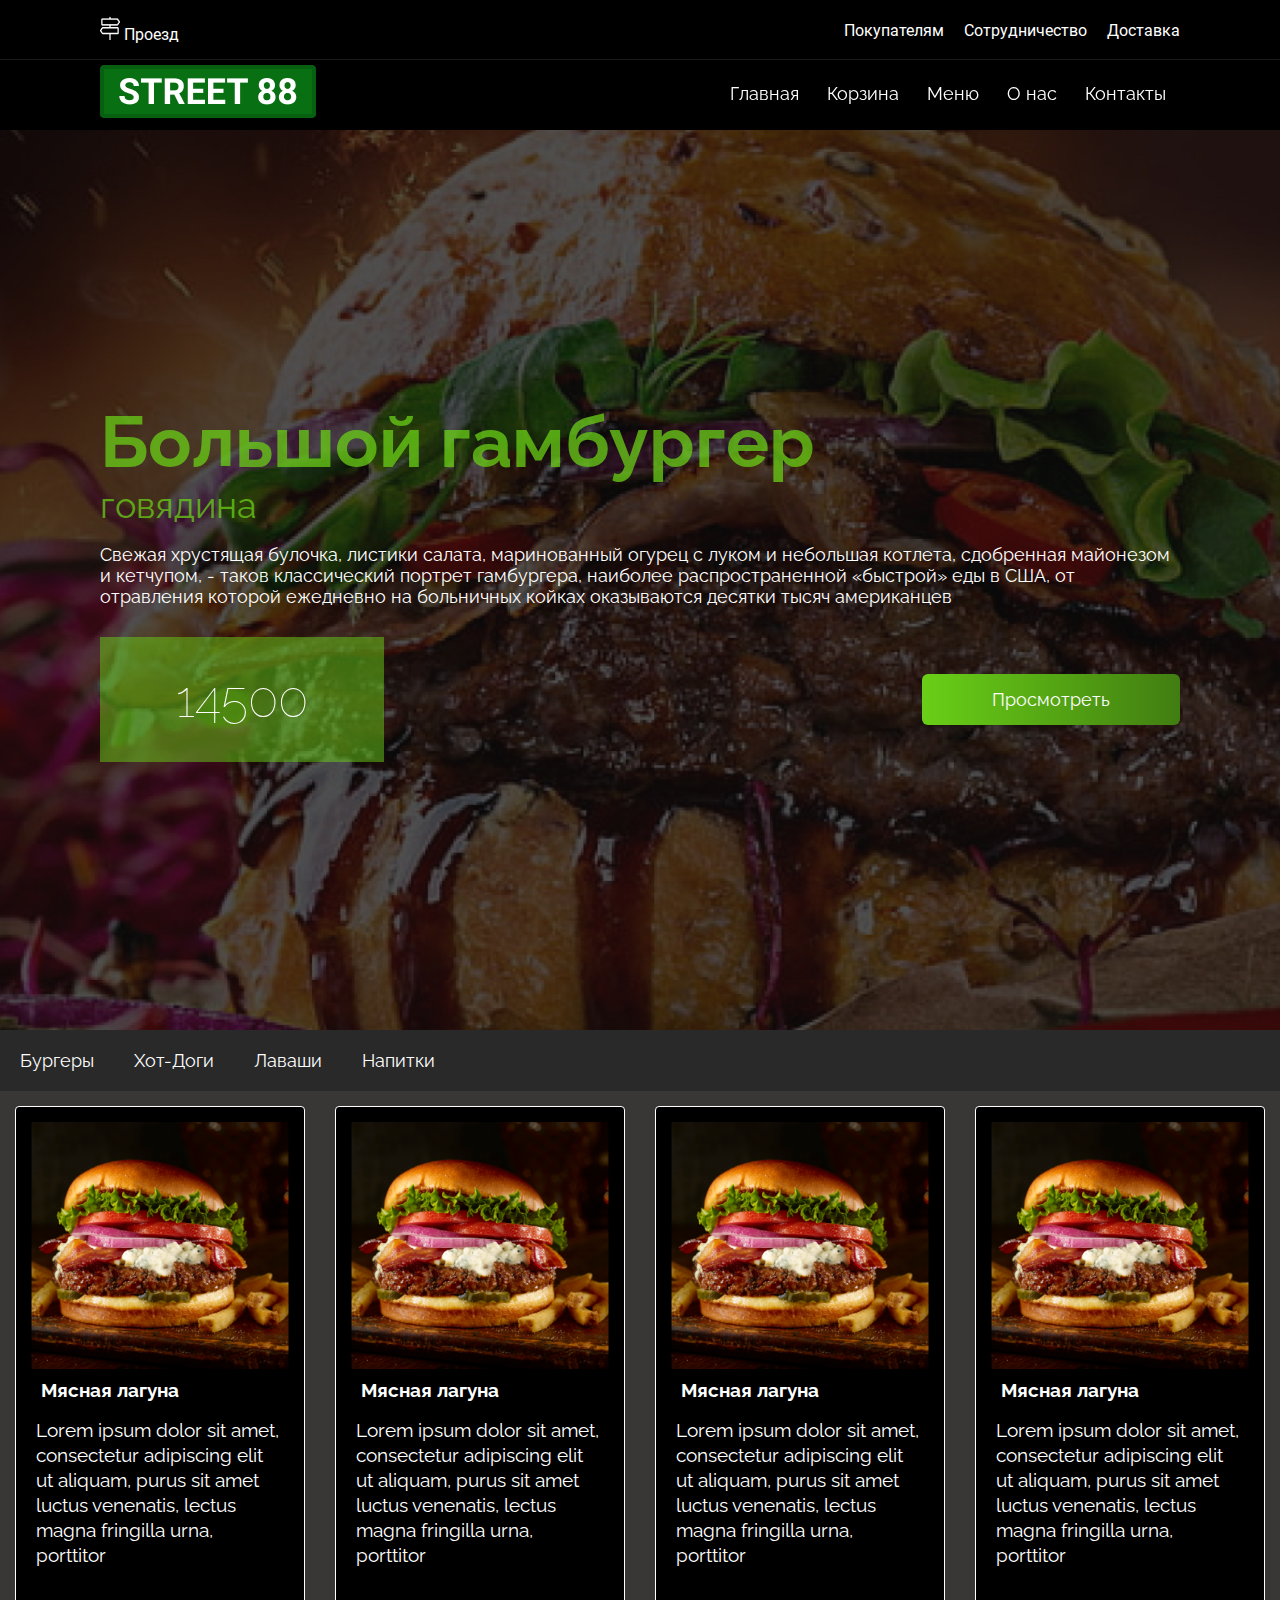
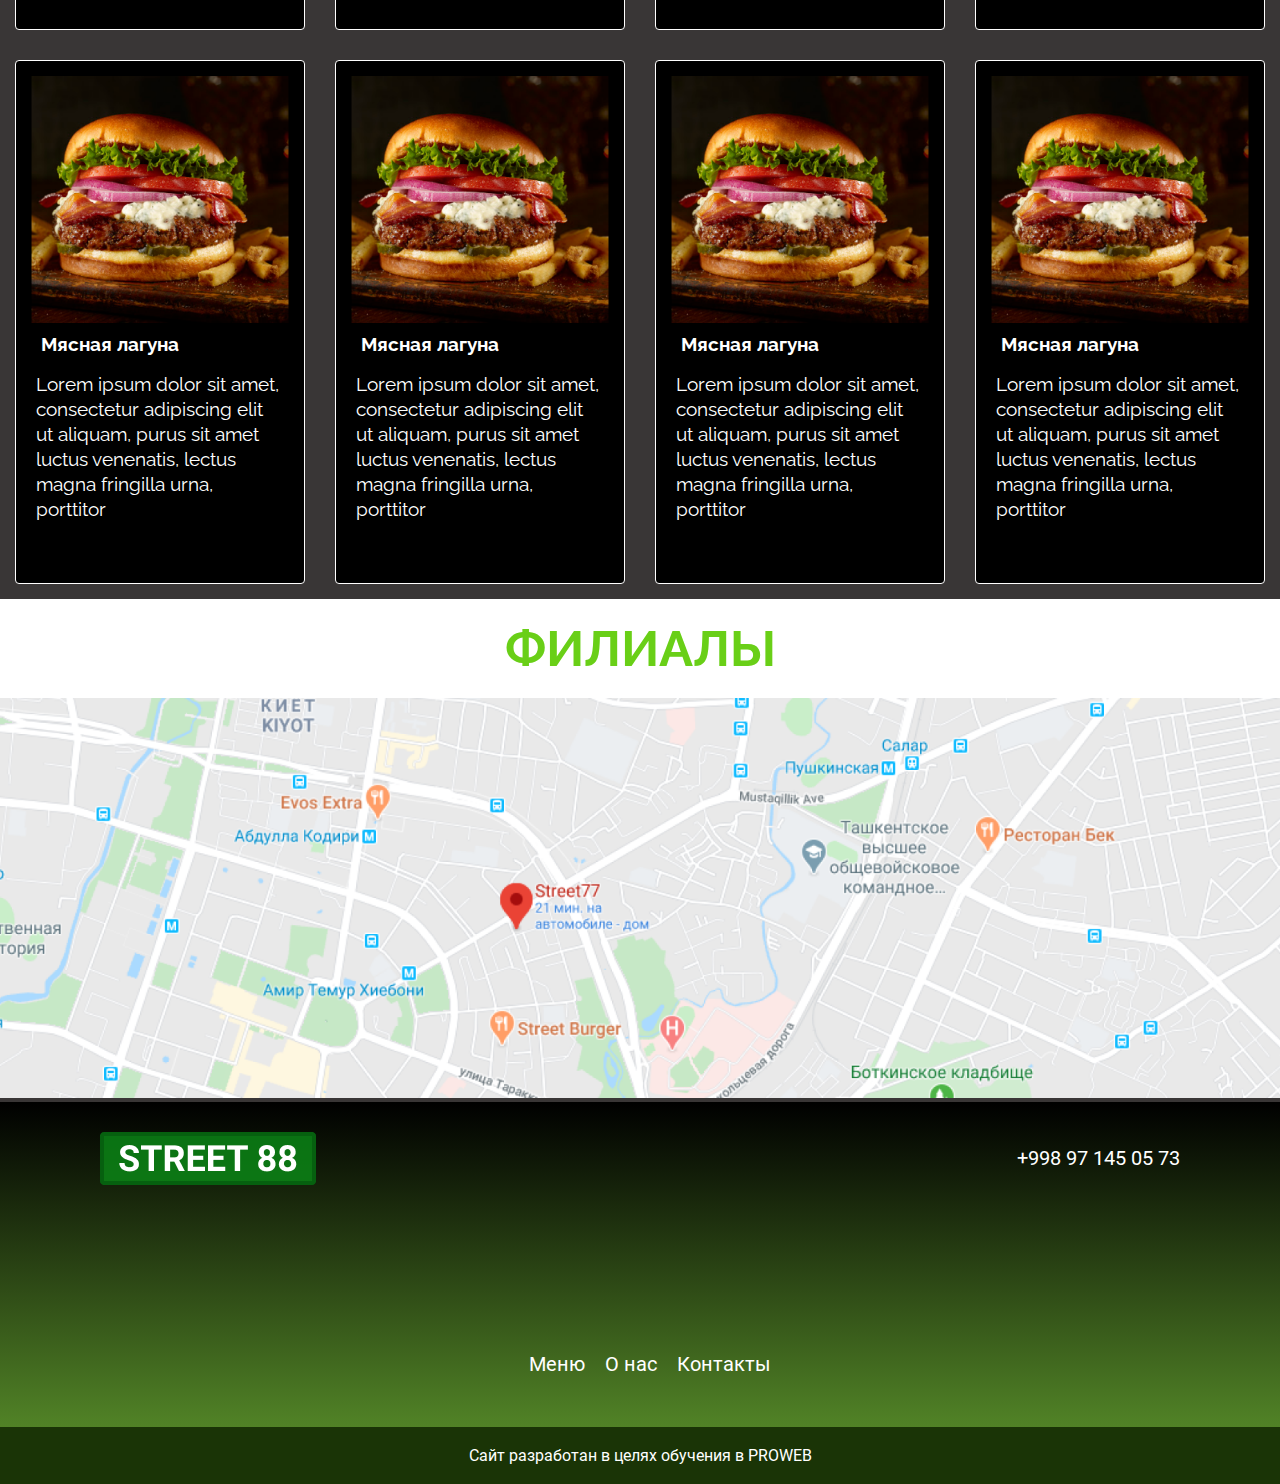
==== index.html @ 0674ce7f "burger start" ====
<!DOCTYPE html>
<html lang="en">
<head>
    <meta charset="UTF-8">
    <meta http-equiv="X-UA-Compatible" content="IE=edge">
    <meta name="viewport" content="width=device-width, initial-scale=1.0">
    <title>Document</title>
    <link rel="stylesheet" href="css/all.min.css">
    <link rel="stylesheet" href="css/style.css">
</head>
<body>
    <div class="ads">
        <div class="container ads__container">
            <div class="ads__logo">
                <a href="#!" class="ads__logo_link"><img src="img/logo/logo.png" alt=""> Проезд</a>
            </div>
                <ul class="ads__list">
                    <li class="ads__item">
                        <a href="#!" class="ads__link">Покупателям</a>
                    </li>
                    <li class="ads__item">
                        <a href="#!" class="ads__link">Сотрудничество</a>
                    </li>
                    <li class="ads__item">
                        <a href="#!" class="ads__link">Доставка</a>
                    </li>
                </ul>
        </div>
    </div>
    <nav class="nav">
        <div class="container nav__container">
            <a href="#!" class="nav__logo"><img src="img/logo1.png" alt=""></a>
            <ul class="nav__list">
                <li class="nav__item">
                    <a href="#!" class="nav__link">Главная</a>
                </li>
                <li class="nav__item">
                    <a href="#!" class="nav__link">Корзина</a>
                </li>
                <li class="nav__item">
                    <a href="#!" class="nav__link">Меню</a>
                </li>
                <li class="nav__item">
                    <a href="about.html" class="nav__link">О нас</a>
                </li>
                <li class="nav__item">
                    <a href="#!" class="nav__link">Контакты</a>
                </li>
            </ul>
        </div>
    </nav>
    <header class="header">
        <img src="img/header.jpg" alt="" class="header__baner-img">
        <div class="header__content">
            <div class="container">
                <h1 class="header__title">Большой гамбургер</h1>
                <span class="header__span">говядина</span>
                <p class="header__txt">
                    Свежая хрустящая булочка, листики салата, маринованный огурец с луком и небольшая котлета, сдобренная майонезом и кетчупом, - таков классический портрет гамбургера, наиболее распространенной «быстрой» еды в США, от отравления которой ежедневно на больничных койках оказываются десятки тысяч американцев
                </p>
                <div class="header__btns">
                    <div class="header__btn">14500</div>
                    <div class="header_2__btn">Просмотреть</div>
                </div>
            </div>
        </div>
    </header>
    <div class="main__nav">
        <ul class="main__list_nav">
            <li class="main__item_nav">
                <a href="#!" class="main__link_nav">Бургеры</a>
            </li>
            <li class="main__item_nav">
                <a href="#!" class="main__link_nav">Хот-Доги</a>
            </li>
            <li class="main__item_nav">
                <a href="#!" class="main__link_nav">Лаваши</a>
            </li>
            <li class="main__item_nav">
                <a href="#!" class="main__link_nav">Напитки</a>
            </li>
        </ul>
    </div>
    <main class="main">
        <section class="menu">
            <div class="grid">
                <div class="item lg">
                  <div class="grid__hover">
                    <img src="img/main.png" alt="" class="grid__img">
                    <div class="overlay">
                        <img src="img/Vector.png" alt="">
                    </div>
                  </div>
                    <h3 class="grid__title">Мясная лагуна</h3>
                    <p class="grid__txt">Lorem ipsum dolor sit amet, consectetur adipiscing elit ut aliquam, purus sit amet luctus venenatis, lectus magna fringilla urna, porttitor</p>
                     </div>
                <div class="item lg2">
                  <div class="grid__hover">
                    <img src="img/main.png" alt="" class="grid__img">
                    <div class="overlay">
                        <img src="img/Vector.png" alt="">
                    </div>
                  </div>
                    <h3 class="grid__title">Мясная лагуна</h3>
                    <p class="grid__txt">Lorem ipsum dolor sit amet, consectetur adipiscing elit ut aliquam, purus sit amet luctus venenatis, lectus magna fringilla urna, porttitor</p>
                     </div>
                <div class="item lg3">
                  <div class="grid__hover">
                    <img src="img/main.png" alt="" class="grid__img">
                    <div class="overlay">
                        <img src="img/Vector.png" alt="">
                    </div>
                  </div>
                    <h3 class="grid__title">Мясная лагуна</h3>
                    <p class="grid__txt">Lorem ipsum dolor sit amet, consectetur adipiscing elit ut aliquam, purus sit amet luctus venenatis, lectus magna fringilla urna, porttitor</p>
                     </div>
                <div class="item lg4">
                  <div class="grid__hover">
                    <img src="img/main.png" alt="" class="grid__img">
                    <div class="overlay">
                        <img src="img/Vector.png" alt="">
                    </div>
                  </div>
                    <h3 class="grid__title">Мясная лагуна</h3>
                    <p class="grid__txt">Lorem ipsum dolor sit amet, consectetur adipiscing elit ut aliquam, purus sit amet luctus venenatis, lectus magna fringilla urna, porttitor</p>
                     </div>
                <div class="item lg5">
                  <div class="grid__hover">
                    <img src="img/main.png" alt="" class="grid__img">
                    <div class="overlay">
                        <img src="img/Vector.png" alt="">
                    </div>
                  </div>
                    <h3 class="grid__title">Мясная лагуна</h3>
                    <p class="grid__txt">Lorem ipsum dolor sit amet, consectetur adipiscing elit ut aliquam, purus sit amet luctus venenatis, lectus magna fringilla urna, porttitor</p>
                     </div>
                <div class="item lg6">
                  <div class="grid__hover">
                    <img src="img/main.png" alt="" class="grid__img">
                    <div class="overlay">
                        <img src="img/Vector.png" alt="">
                    </div>
                  </div>
                    <h3 class="grid__title">Мясная лагуна</h3>
                    <p class="grid__txt">Lorem ipsum dolor sit amet, consectetur adipiscing elit ut aliquam, purus sit amet luctus venenatis, lectus magna fringilla urna, porttitor</p>
                     </div>
                <div class="item lg7">
                  <div class="grid__hover">
                    <img src="img/main.png" alt="" class="grid__img">
                    <div class="overlay">
                        <img src="img/Vector.png" alt="">
                    </div>
                  </div>
                    <h3 class="grid__title">Мясная лагуна</h3>
                    <p class="grid__txt">Lorem ipsum dolor sit amet, consectetur adipiscing elit ut aliquam, purus sit amet luctus venenatis, lectus magna fringilla urna, porttitor</p>
                     </div>
                <div class="item lg8">
                  <div class="grid__hover">
                    <img src="img/main.png" alt="" class="grid__img">
                    <div class="overlay">
                        <img src="img/Vector.png" alt="">
                    </div>
                  </div>
                    <h3 class="grid__title">Мясная лагуна</h3>
                    <p class="grid__txt">Lorem ipsum dolor sit amet, consectetur adipiscing elit ut aliquam, purus sit amet luctus venenatis, lectus magna fringilla urna, porttitor</p>
                     </div>

            </div>

        </section>
        <section>
            <nav class="karta__nav">
                <h3 class="karta__title">ФИЛИАЛЫ</h3>
            </nav>
         <img src="img/image 1.png" alt="" class="karta-img">
        </section>
        <section class="section__bottom">
            <div class="container">
                <div class="bottom">
                    <a href="#!" class="bottom__logo"><img src="img/logo1.png" alt=""></a>
                    <p class="bottom__cal">+998 97 145 05 73</p>
                </div>
                <ul class="bottom_list">
                    <li class="bottom__item">
                        <a href="#!" class="botto__link">Меню</a>
                    </li>
                    <li class="bottom__item">
                        <a href="#!" class="botto__link">О нас</a>
                    </li>
                    <li class="bottom__item">
                        <a href="#!" class="botto__link">Контакты</a>
                    </li>
                </ul>
            </div>
        </section>
    </main>
    <footer class="footer">
        <div class="container">
            <p class="footer__txt">Сайт разработан в целях обучения в PROWEB</p>
        </div>
    </footer>
</body>
</html>
---- css/style.css ----
@import 'fonts.css';

*{
    margin: 0;
    padding: 0;
    box-sizing: border-box;
}

:root{
    --text: #fff;
    --linkHover:rgba(105, 207, 23, 0.75);
    --body:#393636;
    --btn: linear-gradient(90deg, #69CF17 0%, #417D11 100%);
    --font_s: "Roboto";
    --font_r:"Raleway";
}
body{
    background: black;

}
.container{
max-width: 1110px;
width: 100%;
margin: 0 auto;
padding: 0 15px;
}
a{
    text-decoration: none;
}
ul{
    list-style: none;
}
/* ads start */

.ads__container{
    display: flex;
    justify-content: space-between;
    align-items: center;
    color: var(--text);
}

.ads__logo_link{
    color: var(--text);
    font-size: 16px;
    font-family: var(--font_s);
}

.ads__list{
    display: flex;
}
.ads__link{
    font-size: 16px;
    font-family: var(--font_s);
    color: var(--text);
    padding-left: 20px;
    display: flex;
    margin-top: 21px;
    margin-bottom: 19px;
}



/* ads end */
/* nav start */

.nav{
    background:  rgba(0, 0, 0, 0.5);;
    width: 100%;
    position: sticky;
    z-index: 1;
    top:0;
    
}

.nav::before{
    content: '';
    position: absolute;
    background:rgba(53, 49, 49, 0.5);
    width: 100%;
    height: 1px;
}
.nav::after{
    content: '';
    position: absolute;
    background:rgba(0, 0, 0, 0.5);
    width: 100%;
    height: 1px;
}

.nav__container{
    display: flex;
    justify-content: space-between;
    align-items: center;
}



.nav__list{
    display: flex;
}

.nav__link{
    color: var(--text);
    font-size: 18px;
    font-family: var(--font_r);
    display: flex;
    padding: 22px 14px ;
    transition: 500ms;
}

.nav__link:hover{
    background: var(--linkHover);
}
.nav__logo{
    padding: 6px 0;
    
}


/* nav end */
/* header start */


.header {
    min-height: 100vh;
    display: flex;
    position: relative;
    margin-top: 2px;
    /* margin-bottom: 98px; */
}

.header__baner-img {
    width: 100%;
    height: 100%;
    object-fit: cover;
    position: absolute;
}

.header__content {
    position: relative;
    flex-grow: 1;
    display: flex;
    align-items: center;
}

.header__title{
    font-family: var(--font_r);
    font-size: 72px;
    color: var(--linkHover);
}
.header__span{
    font-size: 36px;
    font-family: var(--font_r);
    color: var(--linkHover);

}
.header__txt{
    font-size: 18px;
    font-family: var(--font_r);
    color:  var(--text);
    padding-top: 18px;
}
.header__btns{
    display: flex;
    justify-content: space-between;
    align-items: center;
    color: var(--text);
    margin-top: 30px;
}
.header__btn{
    font-family: var(--font_r);
    font-size: 50px;
    background: rgba(105, 207, 23, 0.5);
    font-weight: 100;
    padding: 33px 76px;
}
.header_2__btn{
    font-family:var(--font_r) ;
    font-size: 18px;
    background: linear-gradient(90deg, #69CF17 0%, #417D11 100%);
    padding: 15px 70px;
    border-radius: 6px;
}



/* header end */

/* main__nav */

.main__nav{
    background: #292929;
    display: flex;
    bottom: 0;
}

.main__list_nav{
    display: flex;
    /* padding: 21px; */
}

.main__link_nav{
    font-size: 18px;
    font-family: var(--font_r);
    color: var(--text);
    font-weight: 400;
    padding: 20px;
    display: flex;
    justify-content: center;
    font-style: normal;
    position: relative;
    transition: 500ms;
}

.main__link_nav:hover::after{
    position: absolute;
    content: '';
    bottom: 0;
    /* margin-right: 15px; */
    width: 80%;
    height: 1px;
    background: var(--text);
}

/* main__nav end */

/* main grid start*/
.main{
    background: #393636; 
}

.grid__hover{
    position: relative;
    width: 100%;
}
.overlay{
    width: 100%;
    height: 100%;
    background:  rgba(105, 207, 23, 0.9);
    position: absolute;
    display: flex;
    justify-content: center;
    align-items: center;
    top: 0;
    opacity: 0;
    transition: .5s; 
}
.grid__img{
    width: 100%;
    height: auto;
}

.grid__hover:hover .overlay{
    opacity: 1;
}



.grid{
    display: grid;
    grid-template-columns: repeat(4,1fr);
    grid-template-rows: repeat(2,1fr);
    grid-template-areas: 
    'lg lg2 lg3 lg4'
    'lg5 lg6 lg7 lg8'
    ;
    gap: 30px;
    padding: 15px;

}
.item{
    min-height: 524px;
    width: 100%;
    padding: 10px;
}
.lg{
    grid-area: lg;
    background: black;
    border: 1px solid #fff;
    border-radius: 4px;
    padding: 15px;
}
.lg2{
    grid-area: lg2;
    background: black;
    border: 1px solid #fff;
    border-radius: 4px;
    padding: 15px;
}
.lg3{
    grid-area: lg3;
    background: black;
    border: 1px solid #fff;
    border-radius: 4px;
    padding: 15px;
}
.lg4{
    grid-area: lg4;
    background: black;
    border: 1px solid #fff;
    border-radius: 4px;
    padding: 15px;
}
.lg5{
    grid-area: lg5;
    background: black;
    border: 1px solid #fff;
    border-radius: 4px;
    padding: 15px;
}
.lg6{
    grid-area: lg6;
    background: black;
    border: 1px solid #fff;
    border-radius: 4px;
    padding: 15px;
}
.lg7{
    grid-area: lg7;
    background: black;
    border: 1px solid #fff;
    border-radius: 4px;
    padding: 15px;
}
.lg8{
    grid-area: lg8;
    background: black;
    border: 1px solid #fff;
    border-radius: 4px;
    padding: 15px;
}



.grid__title{
    color: var(--text);
    font-family: var(--font_r);
    font-size: 19px;
    line-height: 15px;
    padding: 10px;
}
.grid__txt{
    color: var(--text);
    font-family: var(--font_r);
    font-size: 19px;
    line-height: 25px;
    padding: 10px 5px 10px;
}


/* main grid end */
/* karta start */

.karta__nav{
 background: #fff;

}


.karta__title{
    font-size: 50px;
    font-family: var(--font_r);
    color: #69CF17; 
    text-align: center;
    padding: 20px 0;
}

.karta-img{
    width: 100%;
}
/* karta end */


/* bottom start */
.section__bottom{
    background:  linear-gradient(180deg, #000000 0%, rgba(105, 207, 23, 0.5) 100%);
    width: 100%;
    height: 325px;
}


.bottom{
 display: flex;
 justify-content: space-between;
}
.bottom__cal{
    color: var(--text);
    font-size: 20px;
    line-height: 23px;
    font-family: var(--font_s);
    padding-top: 45px;
}
.bottom__logo{
    padding-top: 30px;
}
.bottom_list{
    display: flex;
    justify-content: center;
    align-items: center;
    padding-top: 164px;
}

.botto__link{
    color: var(--text);
    font-size: 20px;
    font-family: var(--font_s);
    line-height: 23px;
    padding-left: 20px;
}
/* bottom end  */
/* footer start */
.footer{
    width: 100%;
    height: 57px;
    background: #1A3406;
}
.footer__txt{
    color: var(--text);
    line-height: 19px;
    font-family: var(--font_s);
    display: flex;
    justify-content: center;
    padding-top: 19px;
}
/* footer end */
/* about strat */
.header__about{
    min-height: 80vh;
    display: flex;
    position: relative;
    margin-top: 2px;
    margin-bottom: 120px;
}

 .mmm{ 
    height: 400px;
    position: relative;
    display: flex;
} 

.about__img{
    max-width: 1080px;
    width: 100%;
    height: 100%;
    position: absolute;
    object-fit: cover;
}

.about__content{
    position: relative;
    flex-grow: 1;
    display: flex;
    align-items: center;
    justify-content: center;
    /* padding-top:  30px; */
}

.about__title{
    font-size: 55px;
    color: rgba(105, 207, 23, 0.7);
    line-height: 64.57px;
    font-family: var(--font_r);
    text-transform: uppercase;
}

.about__txt{
    font-size: 18px;
    line-height: 25px;
    color: var(--text);
    font-family: var(--font_r);
    text-align: justify;
    padding: 30px 0;
} 

/* about end */
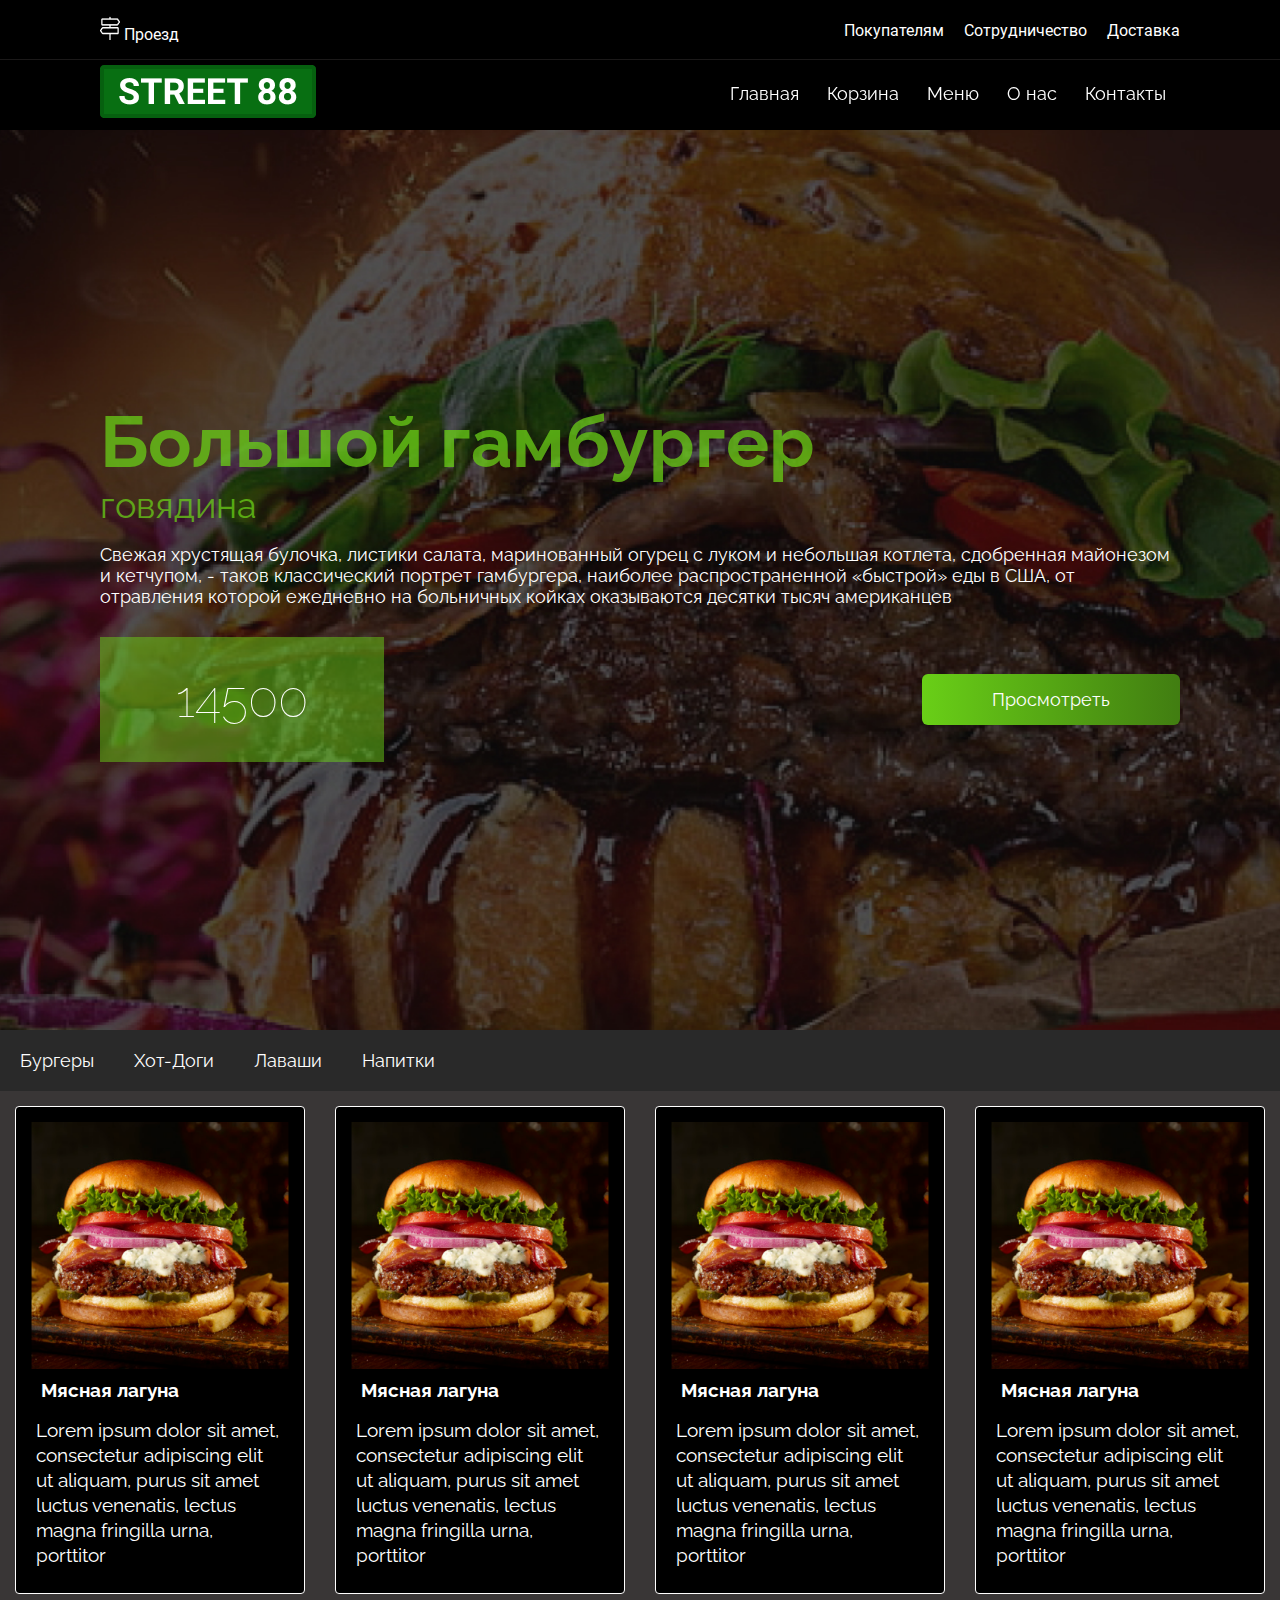
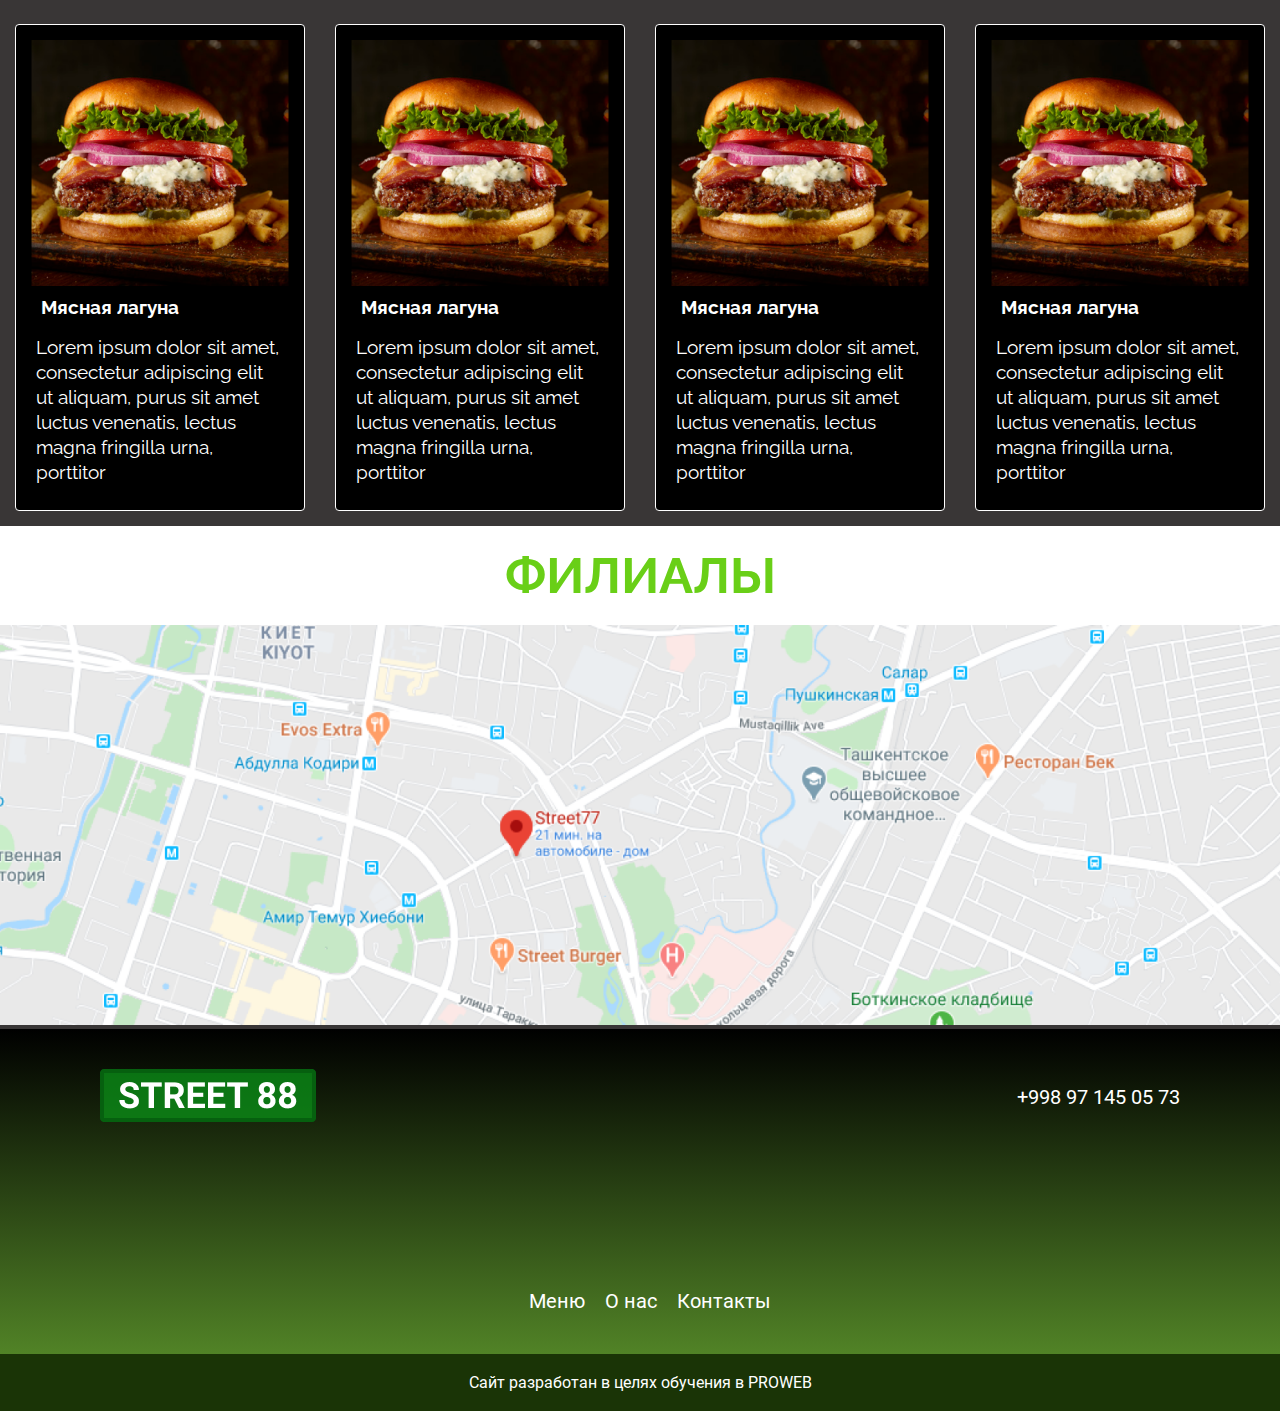
==== commit e0fbb46f: "media" ====
--- a/index.html
+++ b/index.html
@@ -7,6 +7,7 @@
     <title>Document</title>
     <link rel="stylesheet" href="css/all.min.css">
     <link rel="stylesheet" href="css/style.css">
+    <link rel="stylesheet" href="css/media.css">
 </head>
 <body>
     <div class="ads">
@@ -29,7 +30,10 @@
     </div>
     <nav class="nav">
         <div class="container nav__container">
-            <a href="#!" class="nav__logo"><img src="img/logo1.png" alt=""></a>
+            <a href="#!" class="nav__logo"><img src="img/logo1.png" alt="" class="logo__img"></a>
+            <div class="nav__menu">
+                <span class="line"></span>
+            </div>
             <ul class="nav__list">
                 <li class="nav__item">
                     <a href="#!" class="nav__link">Главная</a>
@@ -177,7 +181,7 @@
         <section class="section__bottom">
             <div class="container">
                 <div class="bottom">
-                    <a href="#!" class="bottom__logo"><img src="img/logo1.png" alt=""></a>
+                    <a href="#!" class="bottom__logo"><img src="img/logo1.png" alt="" class="logo__img"></a>
                     <p class="bottom__cal">+998 97 145 05 73</p>
                 </div>
                 <ul class="bottom_list">
@@ -185,7 +189,7 @@
                         <a href="#!" class="botto__link">Меню</a>
                     </li>
                     <li class="bottom__item">
-                        <a href="#!" class="botto__link">О нас</a>
+                        <a href="about.html" class="botto__link">О нас</a>
                     </li>
                     <li class="bottom__item">
                         <a href="#!" class="botto__link">Контакты</a>
--- a/css/style.css
+++ b/css/style.css
@@ -269,7 +269,6 @@
 
 }
 .item{
-    min-height: 524px;
     width: 100%;
     padding: 10px;
 }
@@ -380,19 +379,18 @@
 
 
 .bottom{
- display: flex;
- justify-content: space-between;
+    display: flex;
+    justify-content: space-between;
+    align-items: center;
+    padding-top: 40px;
 }
 .bottom__cal{
     color: var(--text);
     font-size: 20px;
     line-height: 23px;
     font-family: var(--font_s);
-    padding-top: 45px;
-}
-.bottom__logo{
-    padding-top: 30px;
-}
+}
+
 .bottom_list{
     display: flex;
     justify-content: center;
--- a/css/media.css
+++ b/css/media.css
@@ -0,0 +1,267 @@
+/* @media (max-width: 1440px) {} */
+/* @media (max-width: 1366px) {} */
+/* @media (max-width: 1320px) {} */
+/* @media (max-width: 1290px) {} */
+/* @media (max-width: 1140px) {} */
+/* @media (max-width: 1024px) {} */
+@media (max-width: 992px) {
+    .grid__txt{
+        font-size: 14px;
+        padding: 0;
+    }
+    .grid__title{
+        font-size: 16px;
+        padding: 5px;
+    }
+    .grid{
+        gap: 15px;
+    }
+    .header__about{
+        margin-bottom: 50px;
+    }
+}
+@media (max-width: 768px) {
+    .grid__txt{
+        font-size: 10px;
+        line-height: 15px;
+    }
+    .header__txt{
+        font-size: 14px;
+    }
+    .header__span{
+        font-size: 30px;
+    }
+    .header__title{
+        font-size: 60px
+    }
+    .header__btn {
+        font-size: 40px;
+        padding: 25px 70px;
+    }
+    .header_2__btn{
+        padding: 15px 55px;
+    }
+    .logo__img{
+        width: 165px;
+    }
+    .nav__link{
+        padding: 18px 12px;
+        font-size: 16px;
+    }
+    .ads__link{
+        font-size: 14px;
+    }
+    .karta__title{
+        font-size: 40px;
+        padding: 15px 0;
+    }
+    
+}
+/* @media (max-width: 736px) {} */
+/* @media (max-width: 734px) {} */
+@media (max-width: 684px) {
+    .header__title{
+        font-size: 52px;
+    }
+    .header__span{
+        font-size: 25px;
+    }
+    .header__btn{
+        font-size: 35px;
+        padding: 20px 60px;
+    }
+    .header_2__btn {
+        padding: 13px 45px;
+    }
+    .about__title {
+        font-size: 45px;
+    }
+    .about__txt{
+        -webkit-line-clamp: 10;
+    }
+    .about__txt:hover{
+        -webkit-line-clamp: unset;
+    }
+    .text-limited{
+        overflow: hidden;
+        text-overflow: ellipsis;
+        display: -webkit-box;
+        -webkit-box-orient: vertical;
+    }
+    .item{
+        padding: 10px;
+        grid-column: 2 span;
+        grid-row: 2 span;
+    }
+    .grid__title {
+        font-size: 14px;
+    }
+    .main__link_nav{
+        font-size: 13px;
+    }
+    .section__bottom{
+        height: 285px;
+    }
+    .bottom_list {
+        padding-top: 135px;
+    }
+
+
+
+
+}
+/* @media (max-width: 667px) {} */
+@media (max-width: 576px) {
+    .logo__img{
+        width: 145px;
+    }
+    .nav__link{
+        font-size: 13px;
+        padding: 16px 10px;
+    }
+    .ads__link{
+        font-size: 12px;
+    }
+    .header__title{
+        font-size: 45px;
+    }
+    .header__span{
+        font-size: 22px;
+    }
+    .header__txt {
+        font-size: 12px;
+    }
+    .header__btn {
+        font-size: 30px;
+        padding: 16px 55px;
+    }
+    .header_2__btn {
+        font-size: 14px;
+    }
+    .botto__link{
+        font-size: 18px;
+    }
+    .karta__title{
+        font-size: 35px;
+        padding: 10px 0;
+    }
+
+    .about__txt{
+        padding: 25px 0;
+    }
+
+}
+@media (max-width: 414px) {
+    .nav__link{
+        font-size: 10px;
+        padding: 16px 8px;
+    }
+    .nav__list{
+        display: none;
+    }
+    .nav__menu{
+        width: 45px;
+        height: 50px;
+        display: flex;
+        align-items: center;
+    }
+    .line{
+        width: 100%;
+        height: 2px;
+        background: #fff;
+        position: relative;
+    }
+    .line::before{
+        content: '';
+        position: absolute;
+        top: -10px;
+        width: 100%;
+        height: 100%;
+        background: #fff;
+    }
+    .line::after{
+        content: '';
+        position: absolute;
+        top: 10px;
+        width: 100%;
+        height: 100%;
+        background: #fff;
+    }
+    .logo__img{
+        width: 100px;
+    }
+    .ads__link{
+        font-size: 9px;
+    }
+    .header__title{
+        font-size: 35px;
+    }
+    .header__span{
+        font-size: 20px;
+    }
+    .header__btn {
+        font-size: 22px;
+        padding: 11px 35px;
+    }
+    .header_2__btn{
+        font-size: 10px;
+        padding: 11px 33px;
+    }
+    .main__link_nav {
+        font-size: 12px;
+        padding: 15px;
+    }
+    .karta__title {
+        font-size: 22px;
+        padding: 7px 0;
+    }
+    .section__bottom{
+        height: 200px;
+    }
+    .bottom_list {
+        padding-top: 75px;
+    }
+    .botto__link {
+        font-size: 15px;
+    }
+
+    .footer__txt {
+        font-size: 15px;
+    }
+    .about__txt{
+        font-size: 15px;
+        line-height: 20px;
+    }
+    .about__title{
+        font-size: 40px;
+    }
+    .mmm {
+        height: 285px;
+    }
+
+
+    
+
+}
+/* @media (max-width: 412px) {} */
+@media (max-width: 375px) {
+    .header__title{
+        font-size: 30px;
+        padding-bottom: 20px;
+    }
+}
+/* @media (max-width: 360px) {} */
+@media (max-width: 320px) {
+    .header__title{
+        font-size: 25px;
+    }
+    .header{
+        min-height: 80vh;
+    }
+    .bottom__cal{
+        font-size: 15px;
+    }
+    .footer__txt{
+        font-size: 12px;
+    }
+}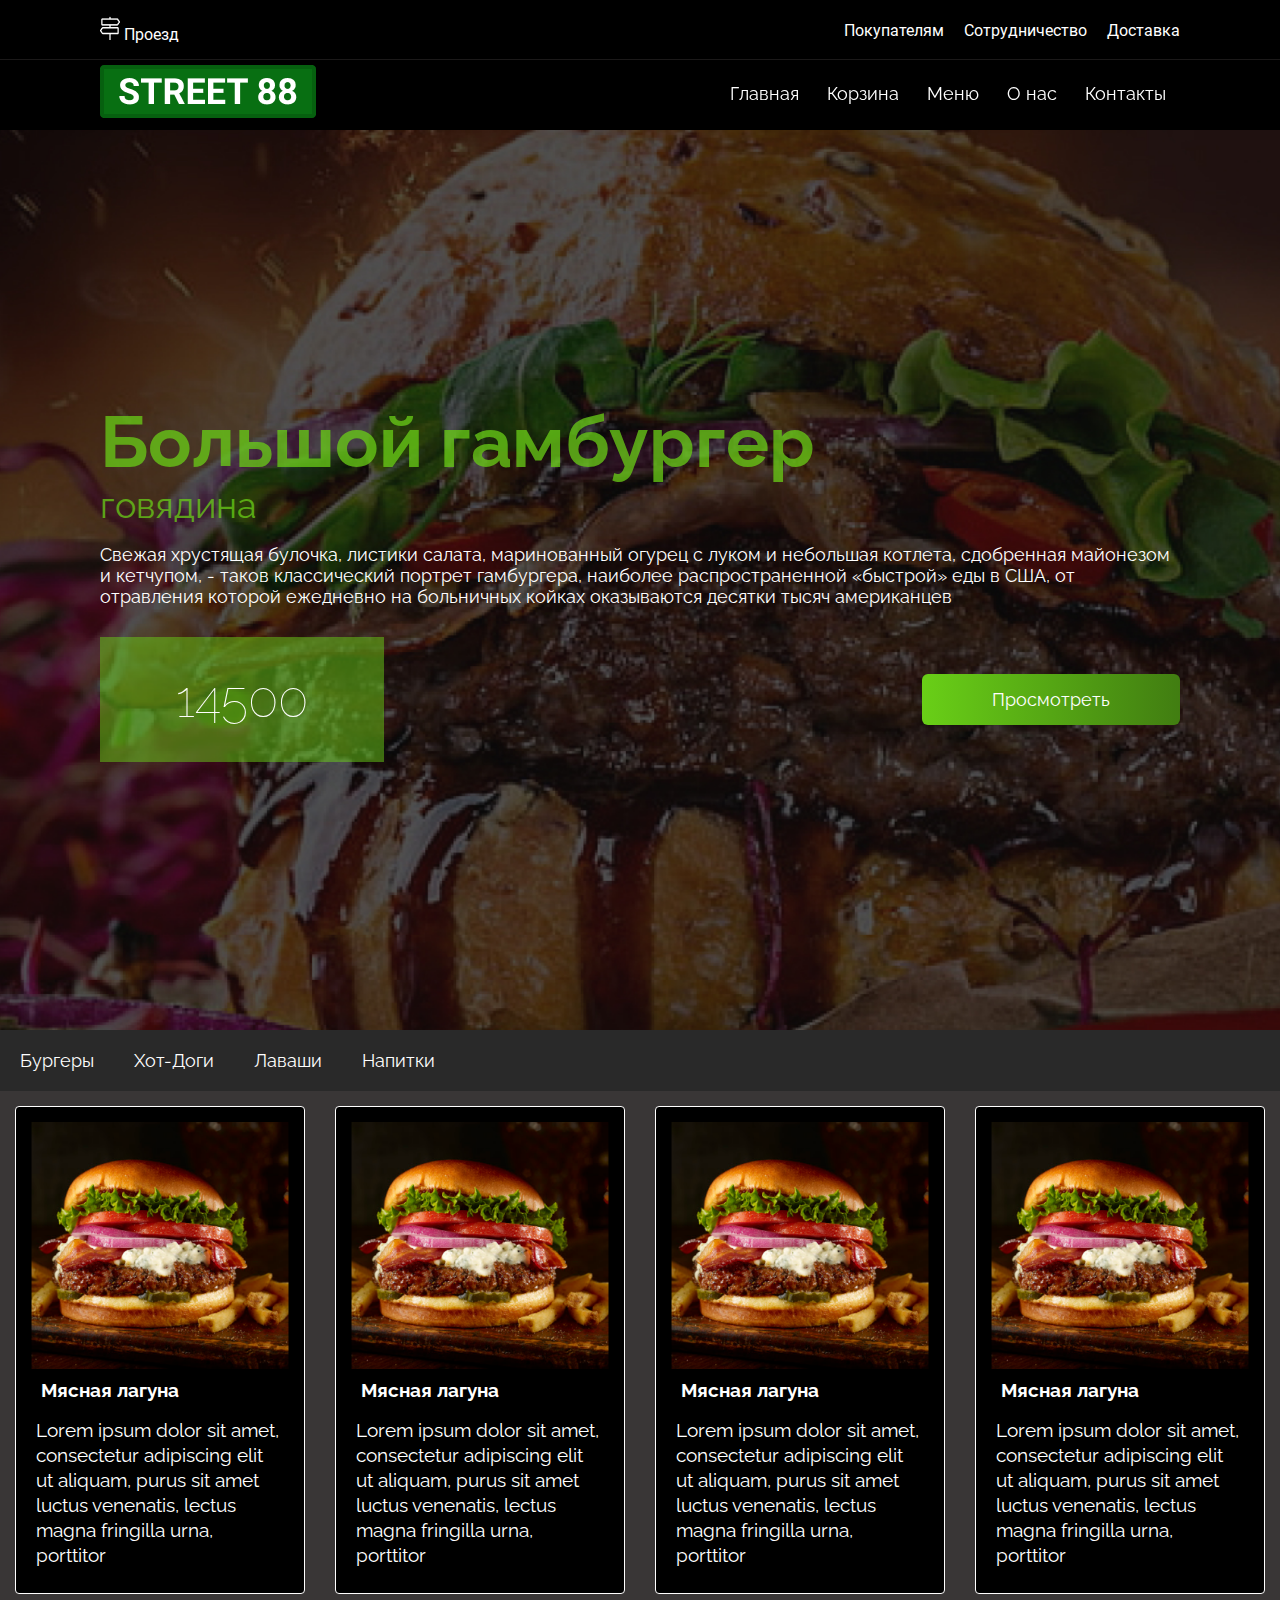
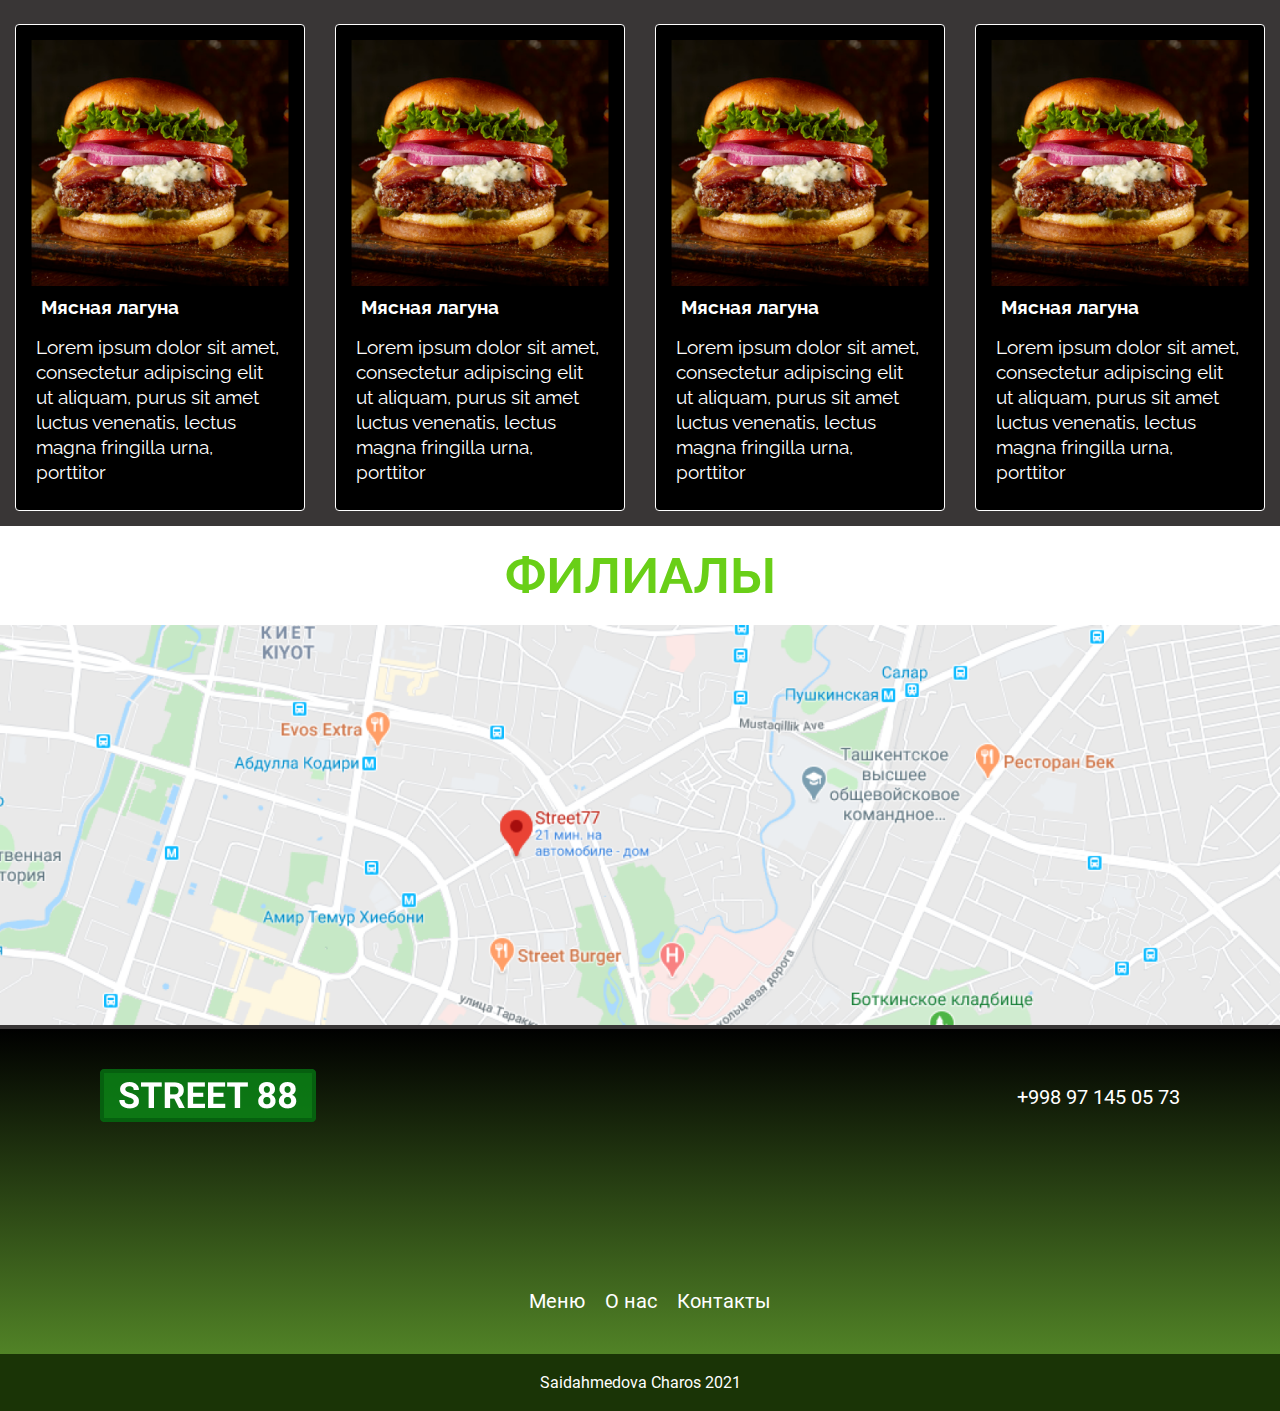
==== commit 1ffb6339: "index.html" ====
--- a/index.html
+++ b/index.html
@@ -200,7 +200,7 @@
     </main>
     <footer class="footer">
         <div class="container">
-            <p class="footer__txt">Сайт разработан в целях обучения в PROWEB</p>
+            <p class="footer__txt">Saidahmedova Charos 2021</p>
         </div>
     </footer>
 </body>
--- a/css/media.css
+++ b/css/media.css
@@ -187,6 +187,9 @@
         height: 100%;
         background: #fff;
     }
+    .header{
+        min-height: 60vh;
+    }
     .logo__img{
         width: 100px;
     }
@@ -255,9 +258,7 @@
     .header__title{
         font-size: 25px;
     }
-    .header{
-        min-height: 80vh;
-    }
+ 
     .bottom__cal{
         font-size: 15px;
     }
